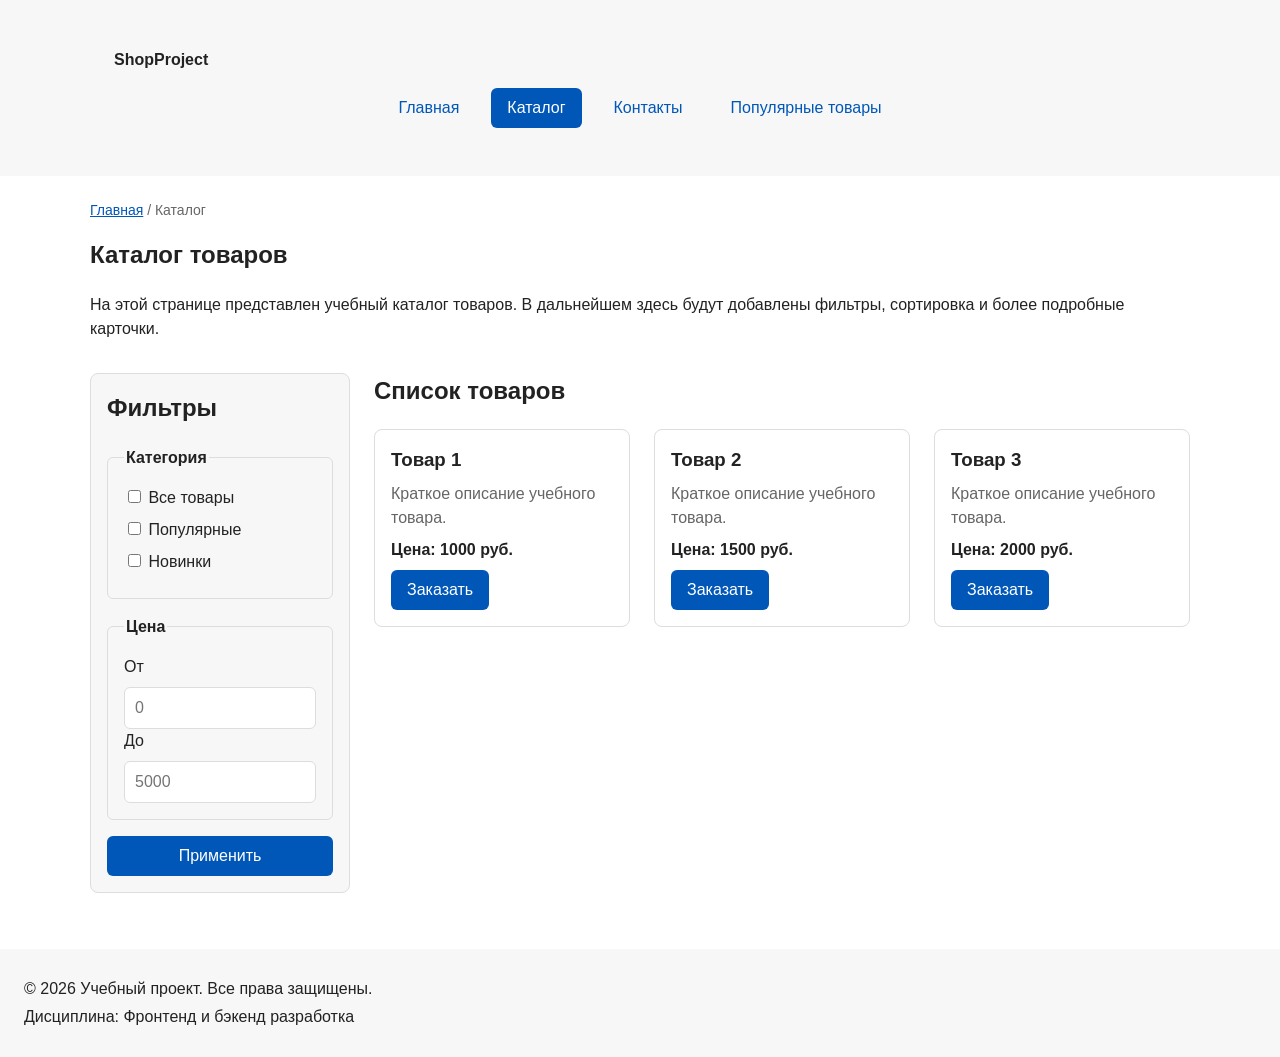
==== catalog.html @ 0bc11878 "Add files via upload" ====
<!DOCTYPE html>
<html lang="ru">
<head>
    <meta charset="UTF-8">
    <meta name="viewport" content="width=device-width, initial-scale=1.0">
    <meta name="description" content="Каталог товаров учебного интернет-магазина.">
    <title>Каталог товаров — Учебный интернет-магазин</title>
    <link rel="stylesheet" href="css/style.css">
    <script src="js/main.js" defer></script>
</head>
<body>

    <header class="site-header">
        <div class="site-header__inner">
            <a class="site-header__logo" href="index.html">ShopProject</a>

            <nav class="site-nav" aria-label="Основная навигация">
                <ul class="site-nav__list">
                    <li class="site-nav__item">
                        <a class="site-nav__link" href="index.html">Главная</a>
                    </li>
                    <li class="site-nav__item">
                        <a class="site-nav__link site-nav__link--active" href="catalog.html">Каталог</a>
                    </li>
                    <li class="site-nav__item">
                        <a class="site-nav__link" href="contacts.html">Контакты</a>
                    </li>
                    <li class="site-nav__item">
                        <a class="site-nav__link" href="index.html#popular">Популярные товары</a>
                    </li>
                </ul>
            </nav>
        </div>
    </header>

    <main>

        <nav class="breadcrumbs" aria-label="Хлебные крошки">
            <a class="breadcrumbs__link" href="index.html">Главная</a>
            <span class="breadcrumbs__current">Каталог</span>
        </nav>

        <section class="section">
            <h1 class="section__title">Каталог товаров</h1>
            <p class="section__text">
                На этой странице представлен учебный каталог товаров.
                В дальнейшем здесь будут добавлены фильтры, сортировка
                и более подробные карточки.
            </p>
        </section>

        <section class="catalog-layout">
            <aside class="catalog-filters">
                <h2 class="catalog-filters__title">Фильтры</h2>

                <form class="filters-form" action="#" method="get">
                    <fieldset class="filters-form__group">
                        <legend class="filters-form__legend">Категория</legend>

                        <label class="filters-form__label">
                            <input type="checkbox" name="category" value="all">
                            Все товары
                        </label>

                        <label class="filters-form__label">
                            <input type="checkbox" name="category" value="popular">
                            Популярные
                        </label>

                        <label class="filters-form__label">
                            <input type="checkbox" name="category" value="new">
                            Новинки
                        </label>
                    </fieldset>

                    <fieldset class="filters-form__group">
                        <legend class="filters-form__legend">Цена</legend>

                        <label class="filters-form__label" for="price-from">От</label>
                        <input class="filters-form__input"
                               id="price-from"
                               name="price-from"
                               type="number"
                               min="0"
                               placeholder="0">

                        <label class="filters-form__label" for="price-to">До</label>
                        <input class="filters-form__input"
                               id="price-to"
                               name="price-to"
                               type="number"
                               min="0"
                               placeholder="5000">
                    </fieldset>

                    <button class="button button--primary" type="submit">Применить</button>
                </form>
            </aside>

            <section class="catalog-products">
                <h2 class="catalog-products__title">Список товаров</h2>

                <div class="products-grid">
                    <article class="product-card">
                        <h3 class="product-card__title">Товар 1</h3>
                        <p class="product-card__description">Краткое описание учебного товара.</p>
                        <p class="product-card__price">Цена: 1000 руб.</p>
                        <button class="button button--primary product-card__button"
                                type="button"
                                data-product="Товар 1">Заказать</button>
                    </article>

                    <article class="product-card">
                        <h3 class="product-card__title">Товар 2</h3>
                        <p class="product-card__description">Краткое описание учебного товара.</p>
                        <p class="product-card__price">Цена: 1500 руб.</p>
                        <button class="button button--primary product-card__button"
                                type="button"
                                data-product="Товар 2">Заказать</button>
                    </article>

                    <article class="product-card">
                        <h3 class="product-card__title">Товар 3</h3>
                        <p class="product-card__description">Краткое описание учебного товара.</p>
                        <p class="product-card__price">Цена: 2000 руб.</p>
                        <button class="button button--primary product-card__button"
                                type="button"
                                data-product="Товар 3">Заказать</button>
                    </article>
                </div>
            </section>
        </section>

    </main>

    <footer class="site-footer">
        <p class="site-footer__text">&copy; 2026 Учебный проект. Все права защищены.</p>
        <p class="site-footer__text">Дисциплина: Фронтенд и бэкенд разработка</p>
    </footer>

    <!-- Модальное окно (копия с главной, чтобы кнопки «Заказать» работали и в каталоге) -->
    <dialog class="order-dialog" id="order-dialog" aria-labelledby="order-dialog-title">
        <h2 class="order-dialog__title" id="order-dialog-title">Оформление заявки</h2>

        <form class="order-form" id="order-form" action="#" method="post" novalidate>
            <input id="selected-product" name="selected-product" type="hidden">

            <div class="order-form__field">
                <label class="order-form__label" for="order-name">Имя</label>
                <input class="order-form__input" id="order-name" name="name"
                       type="text" placeholder="Введите ваше имя" minlength="2" required>
            </div>

            <div class="order-form__field">
                <label class="order-form__label" for="order-email">E-mail</label>
                <input class="order-form__input" id="order-email" name="email"
                       type="email" placeholder="example@mail.ru" required>
            </div>

            <div class="order-form__field">
                <label class="order-form__label" for="order-phone">Телефон</label>
                <input class="order-form__input" id="order-phone" name="phone"
                       type="tel" inputmode="tel"
                       placeholder="+7 (900) 000-00-00"
                       pattern="\+7 \(\d{3}\) \d{3}-\d{2}-\d{2}" required>
                <small class="order-form__hint">Формат: +7 (900) 000-00-00</small>
            </div>

            <div class="order-form__field">
                <label class="order-form__label" for="order-topic">Тема заявки</label>
                <select class="order-form__select" id="order-topic" name="topic" required>
                    <option value="">Выберите тему</option>
                    <option value="product">Заказ товара</option>
                    <option value="consultation">Консультация</option>
                    <option value="delivery">Доставка</option>
                </select>
            </div>

            <div class="order-form__field order-form__field--checkbox">
                <label class="order-form__label">
                    <input id="order-agreement" name="agreement" type="checkbox" required>
                    Я согласен на обработку данных
                </label>
            </div>

            <div class="order-form__actions">
                <button class="button button--secondary" type="button" id="close-order-dialog">Закрыть</button>
                <button class="button button--primary" type="submit">Отправить заявку</button>
            </div>
        </form>
    </dialog>

    <p class="success-message" id="success-message" hidden>Форма успешно отправлена!</p>

</body>
</html>
---- css/style.css ----
/*1.ПЕРЕМЕННЫЕ ПРОЕКТА*/
:root {
    /* Цвета */
    --color-bg: #ffffff;
    --color-text: #222222;
    --color-muted: #666666;
    --color-primary: #0057b8;
    --color-primary-dark: #003f86;
    --color-border: #dddddd;
    --color-surface: #f7f7f7;
    --color-surface-accent: #eef5ff;
    --color-danger: #b00020;
    --color-success: #168a2f;
    --color-success-bg: #eefaf0;
    --color-white: #ffffff;

    /* Отступы */
    --space-xs: 4px;
    --space-sm: 8px;
    --space-md: 16px;
    --space-lg: 24px;
    --space-xl: 32px;

    /* Скругления */
    --radius-sm: 6px;
    --radius-md: 8px;
    --radius-lg: 12px;

    /* Ширина контейнера */
    --container-width: 1100px;
}

/*2.БАЗОВЫЕ СТИЛИ*/
* {
    box-sizing: border-box;
}

html {
    scroll-behavior: smooth;
}

body {
    margin: 0;
    font-family: Arial, sans-serif;
    line-height: 1.5;
    color: var(--color-text);
    background-color: var(--color-bg);
}

header,
main,
footer {
    padding: var(--space-lg);
}

/* Подсветка цели якорной ссылки */
:target {
    outline: 2px dashed var(--color-primary);
    outline-offset: 4px;
}

/*3. ОБЩИЕ ЭЛЕМЕНТЫ ИНТЕРФЕЙСА*/
a {
    color: var(--color-primary);
}

a:hover {
    color: var(--color-primary-dark);
}

a:focus-visible {
    outline: 2px solid var(--color-primary);
    outline-offset: 3px;
}

/* Кнопки */
.button {
    display: inline-block;
    padding: var(--space-sm) var(--space-md);
    border: none;
    border-radius: var(--radius-sm);
    font: inherit;
    text-decoration: none;
    cursor: pointer;
}

.button--primary {
    color: var(--color-white);
    background-color: var(--color-primary);
}

.button--primary:hover {
    background-color: var(--color-primary-dark);
}

.button--secondary {
    color: var(--color-primary);
    background-color: transparent;
    border: 1px solid var(--color-primary);
}

.button--secondary:hover {
    color: var(--color-white);
    background-color: var(--color-primary);
}

.button:focus-visible {
    outline: 2px solid var(--color-primary);
    outline-offset: 3px;
}

.button:disabled,
.button--disabled {
    opacity: 0.6;
    cursor: not-allowed;
}

/*4.КОМПОНЕНТЫ СТРАНИЦЫ*/

/*Шапка*/
.site-header {
    background-color: var(--color-surface);
}

.site-header__inner {
    max-width: var(--container-width);
    margin: 0 auto;
    padding: var(--space-lg);
}

.site-header__logo {
    font-weight: 700;
    color: var(--color-text);
    text-decoration: none;
}

/*Навигация*/
.site-nav__list {
    display: flex;
    flex-wrap: wrap;
    justify-content: center;
    align-items: center;
    gap: var(--space-md);
    padding: 0;
    margin: var(--space-md) 0 0;
    list-style: none;
}

.site-nav__item {
    margin: 0;
}

.site-nav__link {
    display: inline-block;
    padding: var(--space-sm) var(--space-md);
    color: var(--color-primary);
    text-decoration: none;
    border-radius: var(--radius-sm);
}

.site-nav__link:hover {
    color: var(--color-white);
    background-color: var(--color-primary);
}

.site-nav__link:focus-visible {
    outline: 2px solid var(--color-primary);
    outline-offset: 3px;
}

.site-nav__link--active {
    color: var(--color-white);
    background-color: var(--color-primary);
}

/*Хлебные крошки*/
.breadcrumbs {
    max-width: var(--container-width);
    margin: 0 auto var(--space-md);
    font-size: 14px;
    color: var(--color-muted);
}

.breadcrumbs__link {
    color: var(--color-primary);
}

.breadcrumbs__current::before {
    content: " / ";
    color: var(--color-muted);
}

/*Hero*/
.hero {
    max-width: var(--container-width);
    margin: 0 auto var(--space-xl);
    padding: var(--space-xl) var(--space-lg);
    background-color: var(--color-surface-accent);
    border-radius: var(--radius-lg);
}

.hero__title {
    margin-top: 0;
}

/*Секции*/
.section {
    max-width: var(--container-width);
    margin: 0 auto var(--space-xl);
}

.section__title {
    margin-top: 0;
}

/*Преимущества*/
.advantages-list {
    padding-left: var(--space-lg);
}

.advantages-list__item {
    margin-bottom: var(--space-xs);
}

/*Сетка товаров*/
.products-grid {
    display: grid;
    grid-template-columns: repeat(auto-fit, minmax(240px, 1fr));
    gap: var(--space-lg);
}

/*Карточка товара*/
.product-card {
    display: flex;
    flex-direction: column;
    gap: var(--space-sm);
    padding: var(--space-md);
    border: 1px solid var(--color-border);
    border-radius: var(--radius-md);
    background-color: var(--color-bg);
}

.product-card:hover {
    border-color: var(--color-primary);
}

.product-card--featured {
    border-color: var(--color-primary);
}

.product-card--discount {
    border-color: var(--color-danger);
}

.product-card__title {
    margin: 0;
    color: var(--color-text);
}

.product-card__description {
    margin: 0;
    color: var(--color-muted);
}

.product-card__price {
    margin: 0;
    font-weight: 700;
}

.product-card--discount .product-card__price {
    color: var(--color-danger);
}

.product-card__button {
    margin-top: auto;
    align-self: flex-start;
}

/*Каталог: сетка «фильтры + товары»*/
.catalog-layout {
    max-width: var(--container-width);
    margin: 0 auto var(--space-xl);
    display: grid;
    grid-template-columns: 260px 1fr;
    grid-template-areas: "filters products";
    gap: var(--space-lg);
}

.catalog-filters {
    grid-area: filters;
    padding: var(--space-md);
    border: 1px solid var(--color-border);
    border-radius: var(--radius-md);
    background-color: var(--color-surface);
}

.catalog-filters__title {
    margin-top: 0;
}

.catalog-products {
    grid-area: products;
}

.catalog-products__title {
    margin-top: 0;
}

/*Форма фильтров*/
.filters-form {
    display: grid;
    gap: var(--space-md);
}

.filters-form__group {
    margin: 0;
    padding: var(--space-md);
    border: 1px solid var(--color-border);
    border-radius: var(--radius-sm);
}

.filters-form__legend {
    font-weight: 700;
}

.filters-form__label {
    display: block;
    margin-bottom: var(--space-sm);
}

.filters-form__input {
    width: 100%;
    padding: 8px 10px;
    border: 1px solid var(--color-border);
    border-radius: var(--radius-sm);
    font: inherit;
}

/*Aside*/
.aside-info {
    max-width: var(--container-width);
    margin: 0 auto var(--space-xl);
    padding: var(--space-md);
    border-left: 4px solid var(--color-primary);
    background-color: var(--color-surface);
}

.aside-info__title {
    margin-top: 0;
}

/*Список контактов*/
.contacts-list {
    padding-left: var(--space-lg);
}

.contacts-list__item {
    margin-bottom: var(--space-xs);
}

/*Подвал*/
.site-footer {
    background-color: var(--color-surface);
}

.site-footer__text {
    margin: var(--space-xs) 0;
}

/*5. ФОРМА И МОДАЛЬНОЕ ОКНО*/
.order-dialog {
    width: min(100% - 32px, 560px);
    padding: var(--space-lg);
    border: none;
    border-radius: var(--radius-lg);
}

.order-dialog::backdrop {
    background-color: rgba(0, 0, 0, 0.5);
}

.order-dialog__title {
    margin-top: 0;
}

.order-form__field {
    margin-bottom: var(--space-md);
}

.order-form__label {
    display: block;
    margin-bottom: var(--space-xs);
}

.order-form__input,
.order-form__select,
.order-form__textarea {
    width: 100%;
    padding: 10px 12px;
    border: 1px solid var(--color-border);
    border-radius: var(--radius-sm);
    font: inherit;
}

.order-form__input:hover,
.order-form__select:hover,
.order-form__textarea:hover {
    border-color: var(--color-primary);
}

.order-form__input:focus-visible,
.order-form__select:focus-visible,
.order-form__textarea:focus-visible,
.order-form__actions button:focus-visible {
    outline: 2px solid var(--color-primary);
    outline-offset: 3px;
}

.order-form__input[type="checkbox"] {
    width: auto;
}

.order-form__hint {
    display: block;
    margin-top: var(--space-xs);
    color: var(--color-muted);
}

.order-form__actions {
    display: flex;
    gap: var(--space-md);
    margin-top: var(--space-lg);
}

/*Ошибочные поля*/
[aria-invalid="true"] {
    border-color: var(--color-danger);
}

/*Сообщение об успехе*/
.success-message {
    max-width: var(--container-width);
    margin: var(--space-lg) auto;
    padding: var(--space-md);
    border-left: 4px solid var(--color-success);
    background-color: var(--color-success-bg);
}
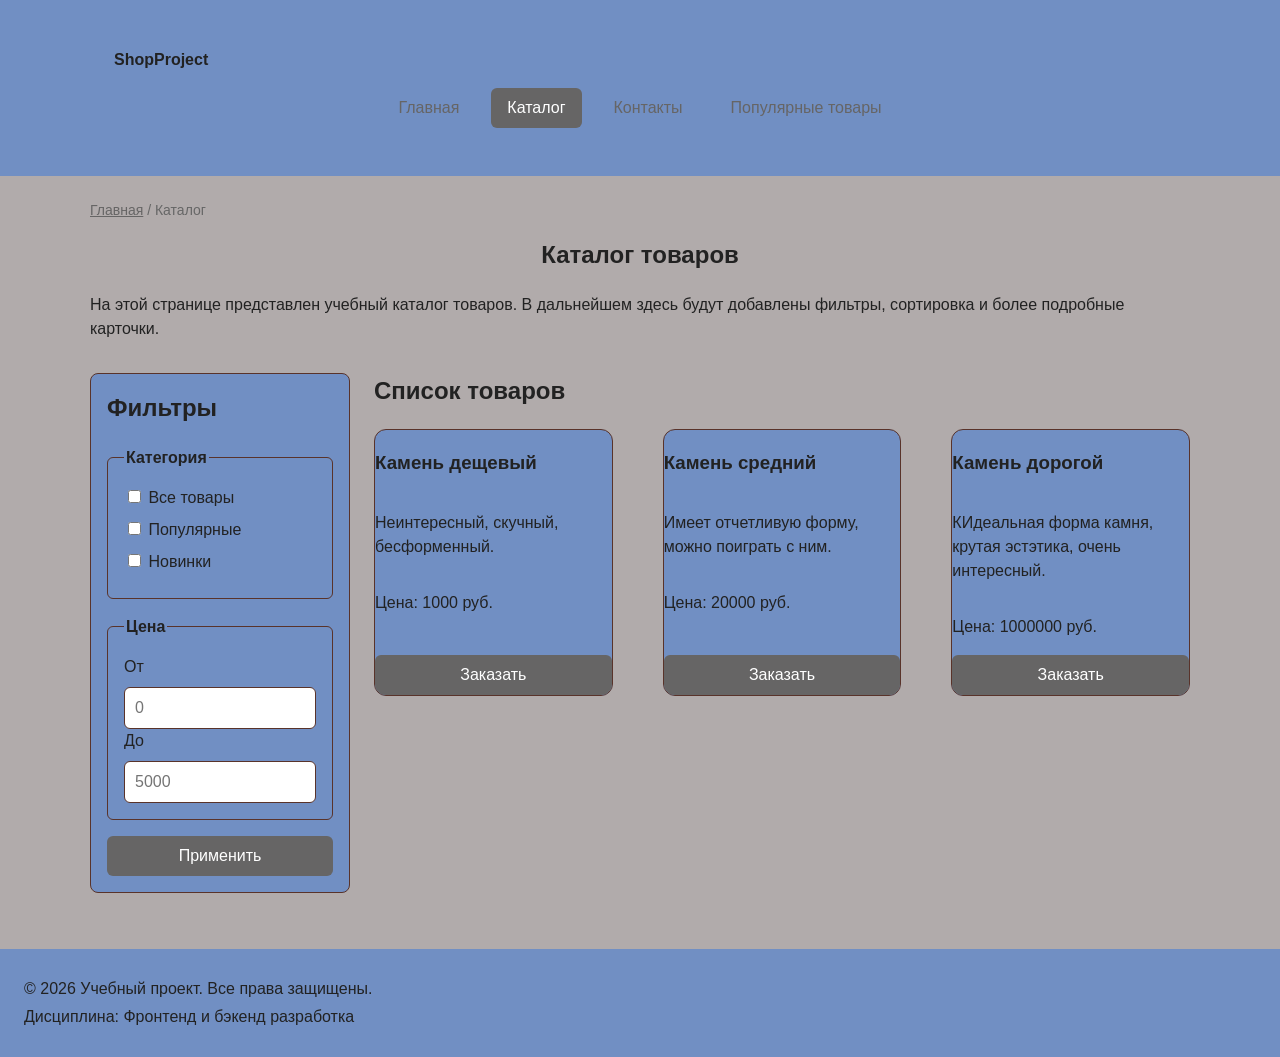
==== commit 3e2ee3db: "Update catalog.html" ====
--- a/catalog.html
+++ b/catalog.html
@@ -102,8 +102,8 @@
 
                 <div class="products-grid">
                     <article class="product-card">
-                        <h3 class="product-card__title">Товар 1</h3>
-                        <p class="product-card__description">Краткое описание учебного товара.</p>
+                        <h3 class="product-card__title">Камень дещевый</h3>
+                        <p class="product-card__description">Неинтересный, скучный, бесформенный.</p>
                         <p class="product-card__price">Цена: 1000 руб.</p>
                         <button class="button button--primary product-card__button"
                                 type="button"
@@ -111,18 +111,18 @@
                     </article>
 
                     <article class="product-card">
-                        <h3 class="product-card__title">Товар 2</h3>
-                        <p class="product-card__description">Краткое описание учебного товара.</p>
-                        <p class="product-card__price">Цена: 1500 руб.</p>
+                        <h3 class="product-card__title">Камень средний</h3>
+                        <p class="product-card__description">Имеет отчетливую форму, можно поиграть с ним.</p>
+                        <p class="product-card__price">Цена: 20000 руб.</p>
                         <button class="button button--primary product-card__button"
                                 type="button"
                                 data-product="Товар 2">Заказать</button>
                     </article>
 
                     <article class="product-card">
-                        <h3 class="product-card__title">Товар 3</h3>
-                        <p class="product-card__description">Краткое описание учебного товара.</p>
-                        <p class="product-card__price">Цена: 2000 руб.</p>
+                        <h3 class="product-card__title">Камень дорогой</h3>
+                        <p class="product-card__description">КИдеальная форма камня, крутая эстэтика, очень интересный.</p>
+                        <p class="product-card__price">Цена: 1000000 руб.</p>
                         <button class="button button--primary product-card__button"
                                 type="button"
                                 data-product="Товар 3">Заказать</button>
@@ -193,4 +193,4 @@
     <p class="success-message" id="success-message" hidden>Форма успешно отправлена!</p>
 
 </body>
-</html>+</html>
--- a/css/style.css
+++ b/css/style.css
@@ -1,17 +1,17 @@
 /*1.ПЕРЕМЕННЫЕ ПРОЕКТА*/
 :root {
     /* Цвета */
-    --color-bg: #ffffff;
+    --color-bg: #b1abab;
     --color-text: #222222;
     --color-muted: #666666;
-    --color-primary: #0057b8;
-    --color-primary-dark: #003f86;
-    --color-border: #dddddd;
-    --color-surface: #f7f7f7;
-    --color-surface-accent: #eef5ff;
+    --color-primary: #666565;
+    --color-primary-dark: #9e0084;
+    --color-border: #59332A;
+    --color-surface: #718fc3;
+    --color-surface-accent: #a58ca8;
     --color-danger: #b00020;
     --color-success: #168a2f;
-    --color-success-bg: #eefaf0;
+    --color-success-bg: #00d5ff;
     --color-white: #ffffff;
 
     /* Отступы */
@@ -82,15 +82,20 @@
     font: inherit;
     text-decoration: none;
     cursor: pointer;
+    transition: background-color 0.3s ease, color 0.3s ease;
 }
 
 .button--primary {
     color: var(--color-white);
     background-color: var(--color-primary);
+    margin-top: auto;
 }
 
 .button--primary:hover {
     background-color: var(--color-primary-dark);
+    color: var(--color-white);
+    transform: translateY(-4px); 
+    box-shadow: 0 4px 8px rgba(0, 0, 0, 0.2); 
 }
 
 .button--secondary {
@@ -107,6 +112,9 @@
 .button:focus-visible {
     outline: 2px solid var(--color-primary);
     outline-offset: 3px;
+}
+.button:active {
+    transform: scale(0.80); 
 }
 
 .button:disabled,
@@ -211,11 +219,14 @@
 
 .section__title {
     margin-top: 0;
+    text-align: center;
 }
 
 /*Преимущества*/
 .advantages-list {
     padding-left: var(--space-lg);
+    list-style: none;
+    text-align: center;
 }
 
 .advantages-list__item {
@@ -225,55 +236,41 @@
 /*Сетка товаров*/
 .products-grid {
     display: grid;
-    grid-template-columns: repeat(auto-fit, minmax(240px, 1fr));
-    gap: var(--space-lg);
+    grid-template-columns: repeat(3, 1fr); 
+    gap: 50px; 
+    max-width: 1100px; 
+    margin: 0 auto var(--space-xl); 
 }
 
 /*Карточка товара*/
 .product-card {
     display: flex;
     flex-direction: column;
-    gap: var(--space-sm);
+    padding: 0; 
+    border: 1px solid var(--color-border);
+    border-radius: var(--radius-lg); 
+    background-color: var(--color-surface); 
+    overflow: hidden; 
+    transition: transform 0.3s ease, box-shadow 0.3s ease;
+}
+
+/* Внутренний контейнер для текста */
+.product-card__content {
     padding: var(--space-md);
-    border: 1px solid var(--color-border);
-    border-radius: var(--radius-md);
-    background-color: var(--color-bg);
-}
-
+    display: flex;
+    flex-direction: column;
+    flex-grow: 1; 
+}
 .product-card:hover {
     border-color: var(--color-primary);
-}
-
-.product-card--featured {
-    border-color: var(--color-primary);
-}
-
-.product-card--discount {
-    border-color: var(--color-danger);
-}
-
-.product-card__title {
-    margin: 0;
-    color: var(--color-text);
-}
-
-.product-card__description {
-    margin: 0;
-    color: var(--color-muted);
-}
-
-.product-card__price {
-    margin: 0;
-    font-weight: 700;
-}
-
-.product-card--discount .product-card__price {
-    color: var(--color-danger);
-}
-
-.product-card__button {
-    margin-top: auto;
-    align-self: flex-start;
+    transform: translateY(-8px);
+    box-shadow: 10px 10px 20px rgba(15, 0, 61, 0.15);
+}
+.product-card__image {
+    width: 100%;
+    height: 60%;
+    object-fit: cover; 
+    border-bottom: 1px solid var(--color-border);
 }
 
 /*Каталог: сетка «фильтры + товары»*/
@@ -338,11 +335,13 @@
 
 /*Aside*/
 .aside-info {
-    max-width: var(--container-width);
-    margin: 0 auto var(--space-xl);
-    padding: var(--space-md);
+    width: 100%;
+    max-width: 100%;
+    padding: var(--space-md) 5%;
+    background-color: var(--color-primary);
     border-left: 4px solid var(--color-primary);
-    background-color: var(--color-surface);
+    margin: 0;
+    box-sizing: border-box;
 }
 
 .aside-info__title {
@@ -444,4 +443,4 @@
     padding: var(--space-md);
     border-left: 4px solid var(--color-success);
     background-color: var(--color-success-bg);
-}+}
